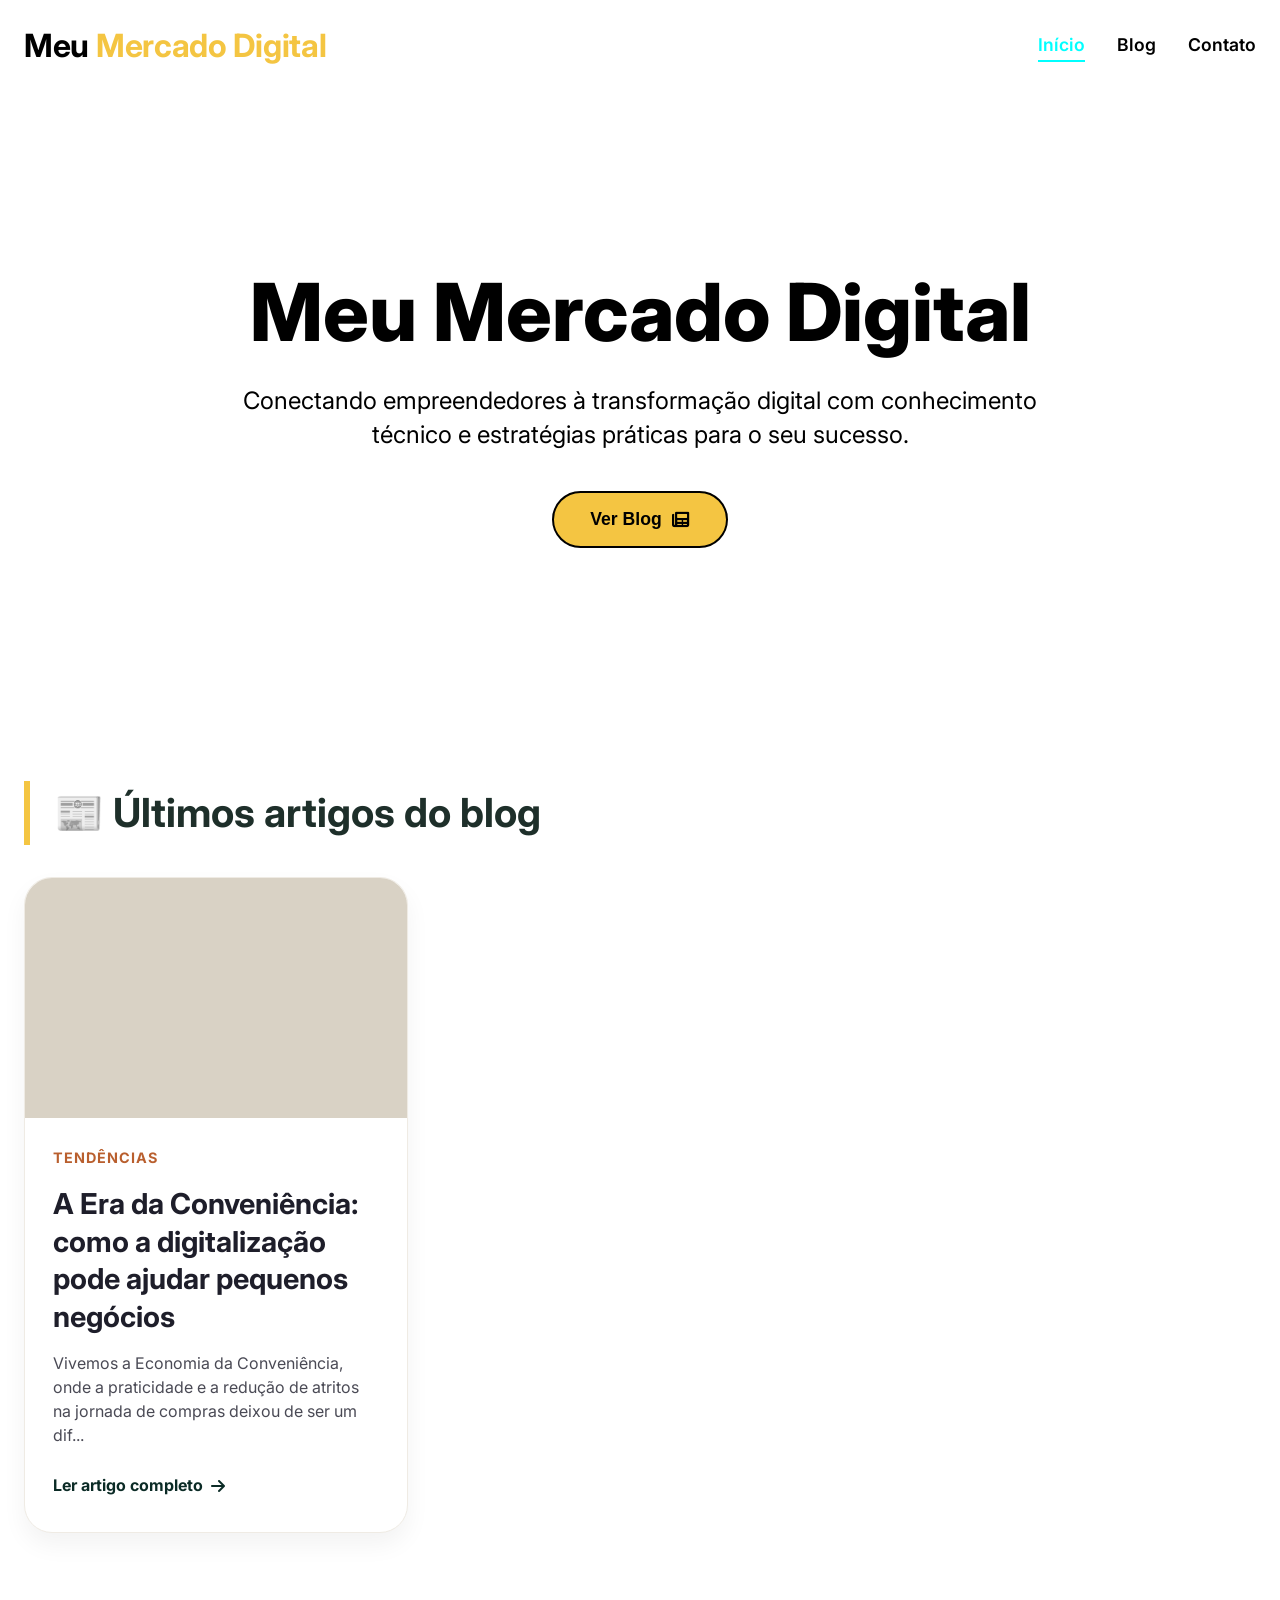
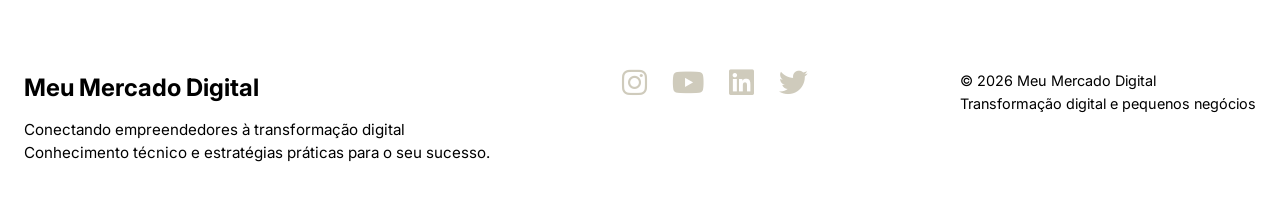
==== index.html @ 886e1fea "Rename Meu_Mercado_Digital.html to index.html" ====
<!DOCTYPE html>
<html lang="pt-br">
<head>
    <meta charset="UTF-8">
    <meta name="viewport" content="width=device-width, initial-scale=1.0, viewport-fit=cover">
    <title>Meu Mercado Digital | Transformação Digital para Pequenos Negócios</title>
    <link rel="stylesheet" type="text/css" href="Meu_Mercado_Digital.css">
    <script src="Meu_Mercado_Digital.js" type="text/javascript" defer></script>
    <meta name="description" content="Conectando empreendedores à transformação digital com conhecimento técnico e estratégias práticas para o seu sucesso. Blog sobre Pix, Mercado Pago e digitalização.">
    <link rel="preconnect" href="https://fonts.googleapis.com">
    <link rel="preconnect" href="https://fonts.gstatic.com" crossorigin>
    <link href="https://fonts.googleapis.com/css2?family=Inter:opsz,wght@14..32,300;14..32,400;14..32,500;14..32,600;14..32,700;14..32,800&display=swap" rel="stylesheet">
    <link rel="stylesheet" href="https://cdnjs.cloudflare.com/ajax/libs/font-awesome/6.0.0-beta3/css/all.min.css">
</head>
<body>
<header class="main-header">
    <div class="container header-flex">
        <div class="logo">
            <h1>Meu <span>Mercado Digital</span></h1>
        </div>
        <nav>
            <ul class="nav-links">
                <li><a data-nav="home" class="active">Início</a></li>
                <li><a data-nav="blog">Blog</a></li>
                <li><a data-nav="contato">Contato</a></li>
            </ul>
        </nav>
    </div>
</header>

<main id="app-root">
    <!-- O conteúdo será injetado dinamicamente via JS -->
</main>

<footer class="main-footer">
    <div class="container footer-flex">
        <div class="footer-logo">
            <h3>Meu Mercado Digital</h3>
            <p>Conectando empreendedores à transformação digital<br>Conhecimento técnico e estratégias práticas para o seu sucesso.</p>
        </div>
        <div class="social">
            <i class="fab fa-instagram"></i>
            <i class="fab fa-youtube"></i>
            <i class="fab fa-linkedin"></i>
            <i class="fab fa-twitter"></i>
        </div>
        <div>
            <p>© 2026 Meu Mercado Digital<br>Transformação digital e pequenos negócios</p>
        </div>
    </div>
</footer>
</body>
</html>
---- Meu_Mercado_Digital.css ----
* {
    margin: 0;
    padding: 0;
    box-sizing: border-box;
}

body {
    font-family: 'Inter', sans-serif;
    background: white;
    color: #1e1e2a;
    line-height: 1.6;
    scroll-behavior: smooth;
    font-size: 18px;
}

.container {
    max-width: 1280px;
    margin: 0 auto;
    padding: 0 24px;
}

/* Header */
.main-header {
    background: linear-gradient(240deg, #ffffff 0%, #ffffff 300%, #ffffff 50%);
    color: #000000;
    padding: 20px 0;
    position: sticky;
    top: 0;
    z-index: 100;
}

.header-flex {
    display: flex;
    justify-content: space-between;
    align-items: center;
    flex-wrap: wrap;
    gap: 20px;
}

.logo h1 {
    font-size: 2rem;
    font-weight: 700;
    letter-spacing: -0.3px;
}

.logo span {
    color: #f4c542;
}

.nav-links {
    display: flex;
    gap: 32px;
    list-style: none;
}

.nav-links a {
    color: #000000;
    text-decoration: none;
    font-weight: 600;
    transition: 0.2s;
    border-bottom: 2px solid transparent;
    padding-bottom: 5px;
    cursor: pointer;
    font-size: 1.1rem;
}

.nav-links a:hover, .nav-links a.active {
    border-bottom-color: cyan;
    color: cyan;
}

/* Hero Section - estilo da imagem "Meu Mercado Digital" */
.hero-digital {
    background:url('IMAGENS/logo_certa.jpeg');
    background-size: cover;
    background-position: center center;
    background-repeat: no-repeat;
    min-height: 70vh;
    display: flex;
    align-items: center;
    position: relative;
    overflow: hidden;
    text-align: center;
}

.hero-digital::before {
    content: '';
    position: absolute;
    top: 0;
    left: 0;
    right: 0;
    bottom: 0;
    background: url('data:image/svg+xml;utf8,<svg xmlns="http://www.w3.org/2000/svg" viewBox="0 0 100 100" opacity="0.05"><path fill="none" stroke="white" stroke-width="0.5" d="M10,10 L90,10 M10,20 L90,20 M10,30 L90,30 M10,40 L90,40 M10,50 L90,50 M10,60 L90,60 M10,70 L90,70 M10,80 L90,80 M10,90 L90,90 M10,10 L10,90 M20,10 L20,90 M30,10 L30,90 M40,10 L40,90 M50,10 L50,90 M60,10 L60,90 M70,10 L70,90 M80,10 L80,90 M90,10 L90,90"/></svg>');
    background-size: 30px;
    pointer-events: none;
}

.hero-digital .container {
    position: relative;
    z-index: 2;
    display: flex;
    flex-direction: column;
    align-items: center;
    justify-content: center;
    width: 100%;
}

.hero-badge {
    display: inline-block;
    background: #f4c542;
    backdrop-filter: blur(4px);
    padding: 8px 20px;
    border-radius: 50px;
    font-size: 1rem;
    font-weight: 600;
    color: black;
    margin-bottom: 24px;
    border: 1px solid black;
}

.hero-digital h1 {
    font-size: 5rem;
    font-weight: 800;
    color: black;
    line-height: 1.2;
    margin-bottom: 24px;
}

.hero-digital .hero-subtitle {
    font-size: 1.5rem;
    color: black;
    margin-bottom: 40px;
    max-width: 800px;
    line-height: 1.4;
}

.hero-buttons {
    display: flex;
    gap: 20px;
    flex-wrap: wrap;
    justify-content: center;
}

.btn-primary {
    background: #f4c542;
    color: #0b2b26;
    padding: 16px 36px;
    border-radius: 50px;
    font-weight: 700;
    text-decoration: none;
    transition: all 0.3s;
    display: inline-flex;
    align-items: center;
    gap: 10px;
    border: 1px solid black;
    cursor: pointer;
    font-size: 1.1rem;
}

.btn-primary:hover {
    background: #e0b032;
    transform: translateY(-2px);
    box-shadow: 0 8px 20px rgba(244, 197, 66, 0.3);
}

.btn-secondary {
    background: #f4c542;
    color: black;
    padding: 16px 36px;
    border-radius: 50px;
    font-weight: 700;
    text-decoration: none;
    transition: all 0.3s;
    display: inline-flex;
    align-items: center;
    gap: 10px;
    border: 2px solid black;
    cursor: pointer;
    font-size: 1.1rem;
}

.btn-secondary:hover {
    border-color: cyan;
    background: white;
    transform: translateY(-2px);
}

/* Seção de destaques */
.highlights {
    padding: 80px 0;
    background: white;
}

.highlights-grid {
    display: grid;
    grid-template-columns: repeat(auto-fit, minmax(260px, 1fr));
    gap: 40px;
    margin-top: 30px;
}

.highlight-card {
    text-align: center;
    padding: 40px 24px;
    background: #fefaf5;
    border-radius: 24px;
    transition: all 0.3s;
    border: 1px solid #efe5db;
}

.highlight-card:hover {
    transform: translateY(-5px);
    box-shadow: 0 12px 28px rgba(0,0,0,0.08);
    border-color: #f4c542;
}

.highlight-icon {
    width: 80px;
    height: 80px;
    background: #0b2b26;
    border-radius: 50%;
    display: flex;
    align-items: center;
    justify-content: center;
    margin: 0 auto 24px;
}

.highlight-icon i {
    font-size: 2.5rem;
    color: #f4c542;
}

.highlight-card h3 {
    font-size: 1.6rem;
    margin-bottom: 16px;
    color: #0b2b26;
}

.highlight-card p {
    color: #5a5a6e;
    font-size: 1rem;
    line-height: 1.5;
}

/* Seção do Blog */
.section-title {
    font-size: 2.5rem;
    font-weight: 700;
    margin: 60px 0 32px 0;
    border-left: 6px solid #f4c542;
    padding-left: 24px;
    color: #1e2f2a;
}

.blog-grid {
    display: grid;
    grid-template-columns: repeat(auto-fill, minmax(360px, 1fr));
    gap: 40px;
    margin-bottom: 80px;
    justify-items: center; /* Centraliza horizontalmente */
    align-items: center; /* Centraliza verticalmente */
}

.post-card {
    background: white;
    border-radius: 28px;
    overflow: hidden;
    box-shadow: 0 12px 24px rgba(0,0,0,0.05);
    transition: transform 0.2s, box-shadow 0.2s;
    cursor: pointer;
    border: 1px solid #efebe4;
}

.post-card:hover {
    transform: translateY(-6px);
    box-shadow: 0 24px 36px rgba(0,0,0,0.1);
}

.card-img {
    height: 240px;
    background-size: cover;
    background-position: center;
    background-color: #d9d2c5;
}

.card-img-1 { background-image: url('IMAGENS/blogFoto.jpeg'); background-size: cover; background-position: center; }
.card-img-2 { background-image: linear-gradient(125deg, #849b7d, #c2a572), url('[data-uri]'); background-blend-mode: overlay; background-size: cover; }
.card-img-3 { background-image: linear-gradient(125deg, #c28a5e, #ebc28e), url('[data-uri]'); background-blend-mode: overlay; background-size: cover; }

.card-content {
    padding: 28px 28px 32px;
}

.card-category {
    font-size: 0.9rem;
    text-transform: uppercase;
    letter-spacing: 1px;
    color: #b95f2e;
    font-weight: 700;
}

.card-content h3 {
    font-size: 1.8rem;
    margin: 16px 0 16px;
    font-weight: 700;
    line-height: 1.3;
}

.card-content p {
    color: #4a4a55;
    margin-bottom: 24px;
    font-size: 1rem;
    line-height: 1.5;
}

.read-more {
    font-weight: 700;
    color: #0b2b26;
    display: inline-flex;
    align-items: center;
    gap: 8px;
    transition: gap 0.2s;
    font-size: 1rem;
}

.post-card:hover .read-more {
    gap: 12px;
    color: #c25d2e;
}

/* Artigo completo */
.article-full {
    background: white;
    border-radius: 32px;
    padding: 56px 48px;
    margin: 60px 0 80px;
    box-shadow: 0 8px 28px rgba(0,0,0,0.04);
    border: 1px solid #eae3d8;
    animation: fadeSlide 0.35s ease-out;
}

.article-full h1 {
    font-size: 3rem;
    font-weight: 800;
    margin-bottom: 24px;
    color: #0b2b26;
    line-height: 1.3;
}

.article-meta {
    display: flex;
    gap: 28px;
    font-size: 1rem;
    color: #6f6f7a;
    border-bottom: 1px solid #ece3d8;
    padding-bottom: 24px;
    margin-bottom: 40px;
}

.article-body p {
    font-size: 1.2rem;
    margin-bottom: 1.8rem;
    color: #2d2d38;
    line-height: 1.7;
}

.article-body blockquote {
    background: #f8f3ed;
    padding: 24px 32px;
    border-left: 6px solid #f4c542;
    font-style: italic;
    margin: 32px 0;
    border-radius: 20px;
    font-weight: 500;
    color: #2c4b3e;
    font-size: 1.2rem;
    line-height: 1.6;
}

.stats-highlight {
    background: #f0efe7;
    border-radius: 28px;
    padding: 36px;
    margin: 40px 0;
    display: flex;
    flex-wrap: wrap;
    justify-content: space-between;
    gap: 28px;
    text-align: center;
}

.stat-item {
    background: white;
    padding: 20px 24px;
    border-radius: 30px;
    box-shadow: 0 4px 12px rgba(0,0,0,0.02);
    min-width: 160px;
    flex: 1;
}
.stat-item h3 {
    font-size: 2.5rem;
    color: #b95f2e;
    margin-bottom: 8px;
}

.stat-item span {
    font-size: 1rem;
}

.article-img-placeholder {
    background: #dacfb9;
    border-radius: 32px;
    height: 240px;
    display: flex;
    align-items: center;
    justify-content: center;
    margin: 40px 0;
    color: #5e4b34;
    font-weight: 500;
    font-size: 1.2rem;
}

.back-home {
    display: inline-block;
    margin-top: 36px;
    background: #0b2b26;
    color: white;
    padding: 14px 32px;
    border-radius: 50px;
    text-decoration: none;
    font-weight: 600;
    border: none;
    cursor: pointer;
    font-family: inherit;
    transition: background 0.2s;
    font-size: 1rem;
}
.back-home:hover { background: #c25d2e; }

/* Página Sobre/Contato */
.page-card {
    background: white;
    border-radius: 32px;
    padding: 48px;
    margin: 60px 0;
    box-shadow: 0 8px 20px rgba(0,0,0,0.03);
    animation: fadeSlide 0.35s ease-out;
}
.page-card h1 { 
    color: #0b2b26; 
    margin-bottom: 24px;
    font-size: 2.5rem;
}

.page-card p {
    font-size: 1.1rem;
    line-height: 1.6;
    margin-bottom: 20px;
}

form input, form textarea {
    width: 100%;
    padding: 18px 24px;
    border-radius: 40px;
    border: 1px solid #ddd;
    font-size: 1rem;
    font-family: inherit;
}
form textarea { border-radius: 28px; resize: vertical; }
form button {
    background: #0b2b26;
    color: white;
    border: none;
    padding: 16px;
    border-radius: 50px;
    font-weight: 700;
    cursor: pointer;
    transition: 0.2s;
    font-size: 1.1rem;
}
form button:hover { background: #c25d2e; }

/* Footer */
.main-footer {
    background: #ffffff;
    color: #000000;
    padding: 56px 0 40px;
    margin-top: 80px;
}
.footer-flex {
    display: flex;
    justify-content: space-between;
    flex-wrap: wrap;
    gap: 40px;
}
.footer-logo h3 { 
    color: #000000;
    font-size: 1.5rem;
    margin-bottom: 12px;
}

.footer-logo p {
    font-size: 0.95rem;
    line-height: 1.5;
}

.social i {
    font-size: 1.8rem;
    margin-right: 20px;
    text-align: center;
    color: #cfcbbc;
    transition: color 0.2s;
    cursor: pointer;
}
.social i:hover { color: #000000; }

.footer-flex div:last-child p {
    font-size: 0.9rem;
}

@keyframes fadeSlide {
    from { opacity: 0; transform: translateY(18px); }
    to { opacity: 1; transform: translateY(0); }
}

@media (max-width: 780px) {
    .container { padding: 0 20px; }
    body { font-size: 16px; }
    .hero-digital h1 { font-size: 2.8rem; }
    .hero-digital .hero-subtitle { font-size: 1.2rem; }
    .hero-digital { min-height: 80vh; }
    .section-title { font-size: 2rem; }
    .article-full { padding: 32px 24px; }
    .article-full h1 { font-size: 2rem; }
    .article-body p { font-size: 1rem; }
    .nav-links { gap: 16px; }
    .nav-links a { font-size: 0.95rem; }
    .blog-grid { grid-template-columns: 1fr; }
    .highlights-grid { grid-template-columns: 1fr; }
    .card-content h3 { font-size: 1.5rem; }
    .page-card { padding: 32px 24px; }
    .page-card h1 { font-size: 2rem; }
    .stats-highlight { padding: 24px; }
    .stat-item h3 { font-size: 2rem; }
}
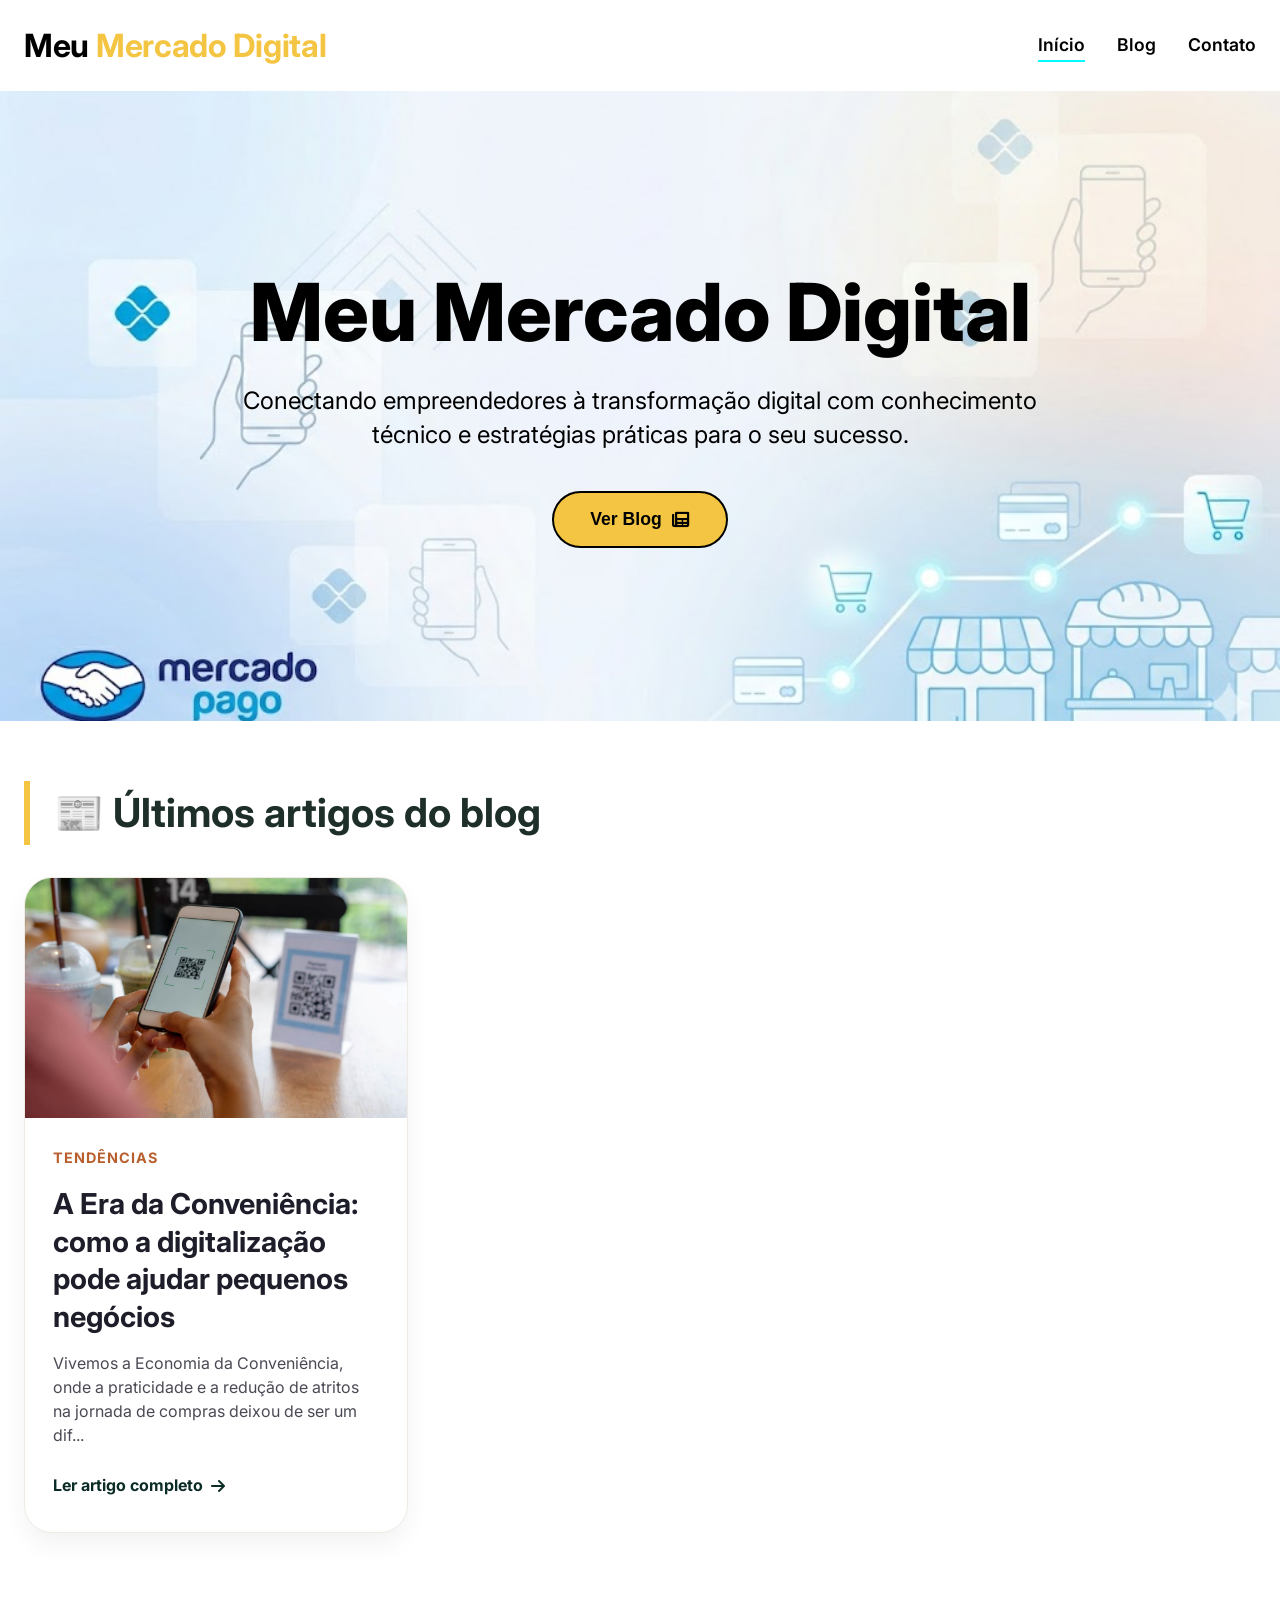
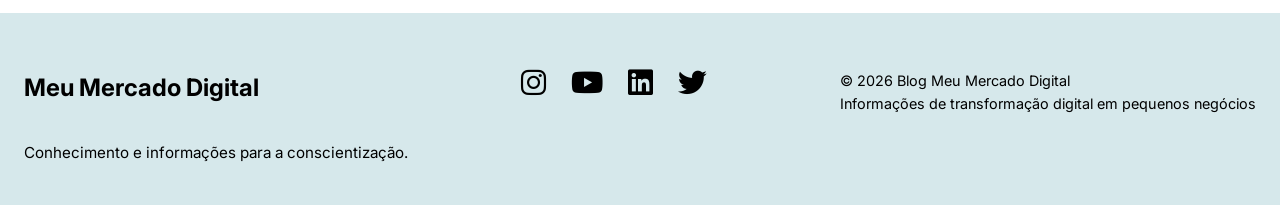
==== commit b27ce8e2: "Revise footer text and update description Updated footer content and improved text clarity." ====
--- a/index.html
+++ b/index.html
@@ -35,8 +35,8 @@
 <footer class="main-footer">
     <div class="container footer-flex">
         <div class="footer-logo">
-            <h3>Meu Mercado Digital</h3>
-            <p>Conectando empreendedores à transformação digital<br>Conhecimento técnico e estratégias práticas para o seu sucesso.</p>
+            <h3>Meu <span>Mercado Digital</span></h3>
+            <p><br>Conhecimento e informações para a conscientização.</p>
         </div>
         <div class="social">
             <i class="fab fa-instagram"></i>
@@ -45,7 +45,7 @@
             <i class="fab fa-twitter"></i>
         </div>
         <div>
-            <p>© 2026 Meu Mercado Digital<br>Transformação digital e pequenos negócios</p>
+            <p>© 2026 Blog Meu <span>Mercado Digital</span><br> Informações de transformação digital em pequenos negócios</p>
         </div>
     </div>
 </footer>
--- a/Meu_Mercado_Digital.css
+++ b/Meu_Mercado_Digital.css
@@ -66,7 +66,7 @@
 
 .nav-links a:hover, .nav-links a.active {
     border-bottom-color: cyan;
-    color: cyan;
+    color: black;
 }
 
 /* Hero Section - estilo da imagem "Meu Mercado Digital" */
@@ -283,8 +283,6 @@
 }
 
 .card-img-1 { background-image: url('IMAGENS/blogFoto.jpeg'); background-size: cover; background-position: center; }
-.card-img-2 { background-image: linear-gradient(125deg, #849b7d, #c2a572), url('[data-uri]'); background-blend-mode: overlay; background-size: cover; }
-.card-img-3 { background-image: linear-gradient(125deg, #c28a5e, #ebc28e), url('[data-uri]'); background-blend-mode: overlay; background-size: cover; }
 
 .card-content {
     padding: 28px 28px 32px;
@@ -467,9 +465,9 @@
 }
 form textarea { border-radius: 28px; resize: vertical; }
 form button {
-    background: #0b2b26;
-    color: white;
-    border: none;
+    background: #f4c542;
+    color: rgb(0, 0, 0);
+    border-color: black;
     padding: 16px;
     border-radius: 50px;
     font-weight: 700;
@@ -477,11 +475,11 @@
     transition: 0.2s;
     font-size: 1.1rem;
 }
-form button:hover { background: #c25d2e; }
+form button:hover { background: #d6e8eb; }
 
 /* Footer */
 .main-footer {
-    background: #ffffff;
+    background: #d6e8eb;
     color: #000000;
     padding: 56px 0 40px;
     margin-top: 80px;
@@ -507,11 +505,11 @@
     font-size: 1.8rem;
     margin-right: 20px;
     text-align: center;
-    color: #cfcbbc;
+    color: #000000;
     transition: color 0.2s;
     cursor: pointer;
 }
-.social i:hover { color: #000000; }
+.social i:hover { color: #f4c542; }
 
 .footer-flex div:last-child p {
     font-size: 0.9rem;
@@ -541,4 +539,4 @@
     .page-card h1 { font-size: 2rem; }
     .stats-highlight { padding: 24px; }
     .stat-item h3 { font-size: 2rem; }
-}+}
